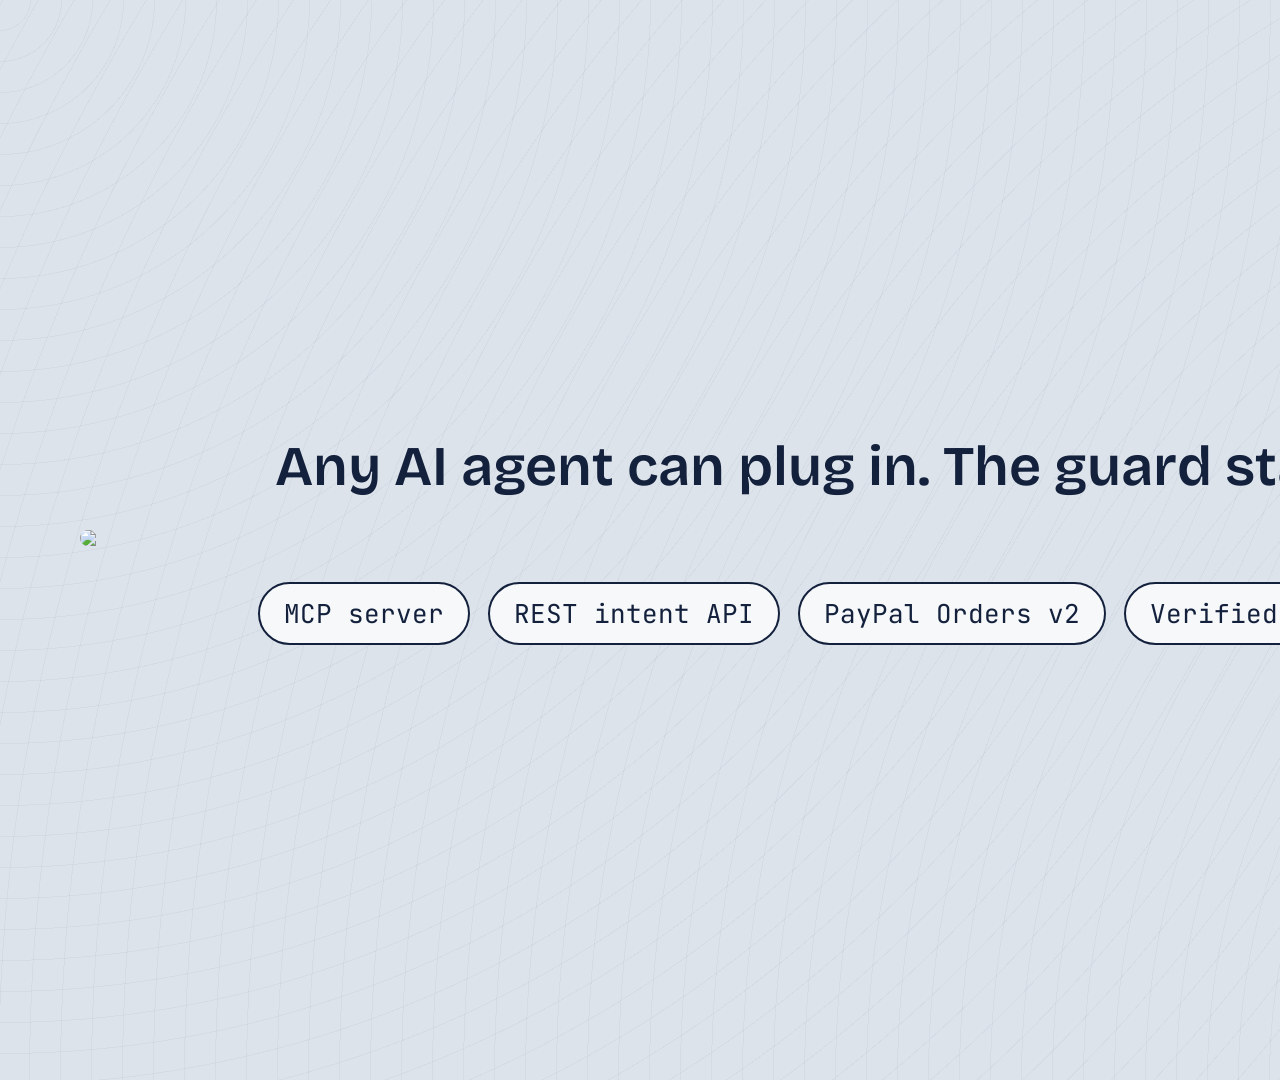
==== scripts/video/cards/c7.html @ cac80650 "Video kit: demo_reset.py, recording guide + voice-over (docs/VIDEO.md), guide-video recorder and car" ====
<!doctype html><link rel=stylesheet href=card.css><div style="text-align:center">
<h2 style="color:#14213D;margin:0">Any AI agent can plug in. The guard stays in charge.</h2>
<img class=arch src=architecture.png>
<div class=pills><span class=pill>MCP server</span><span class=pill>REST intent API</span><span class=pill>PayPal Orders v2</span><span class=pill>Verified webhooks</span><span class=pill>110 tests</span></div></div>
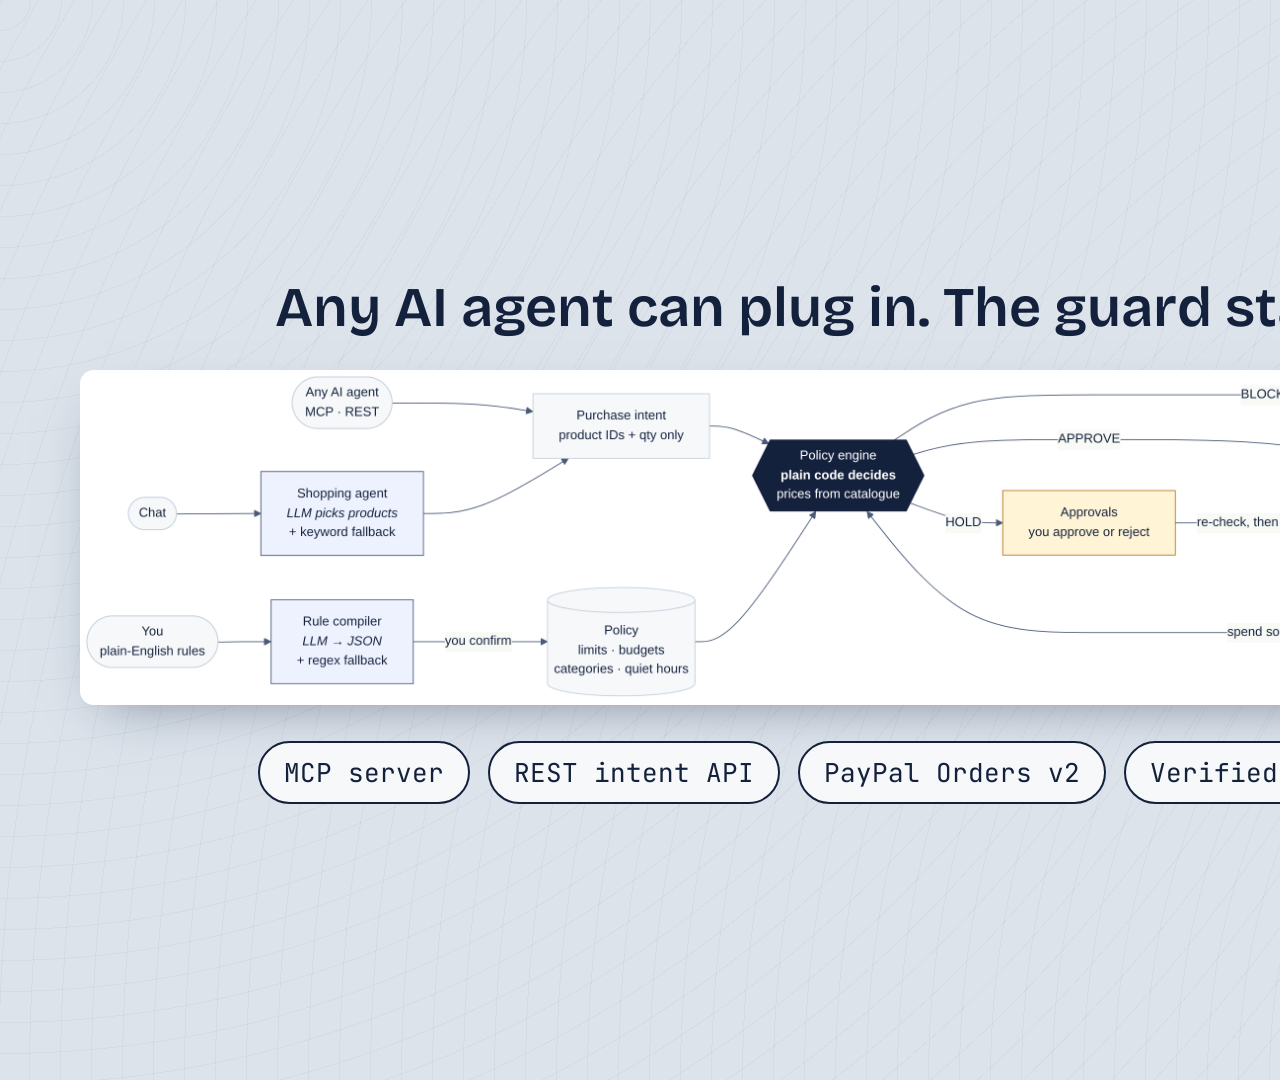
==== commit 78c0d598: "Video cards: fix architecture image path" ====
--- a/scripts/video/cards/c7.html
+++ b/scripts/video/cards/c7.html
@@ -1,4 +1,4 @@
 <!doctype html><link rel=stylesheet href=card.css><div style="text-align:center">
 <h2 style="color:#14213D;margin:0">Any AI agent can plug in. The guard stays in charge.</h2>
-<img class=arch src=architecture.png>
+<img class=arch src=../../../docs/media/architecture.png>
 <div class=pills><span class=pill>MCP server</span><span class=pill>REST intent API</span><span class=pill>PayPal Orders v2</span><span class=pill>Verified webhooks</span><span class=pill>110 tests</span></div></div>
